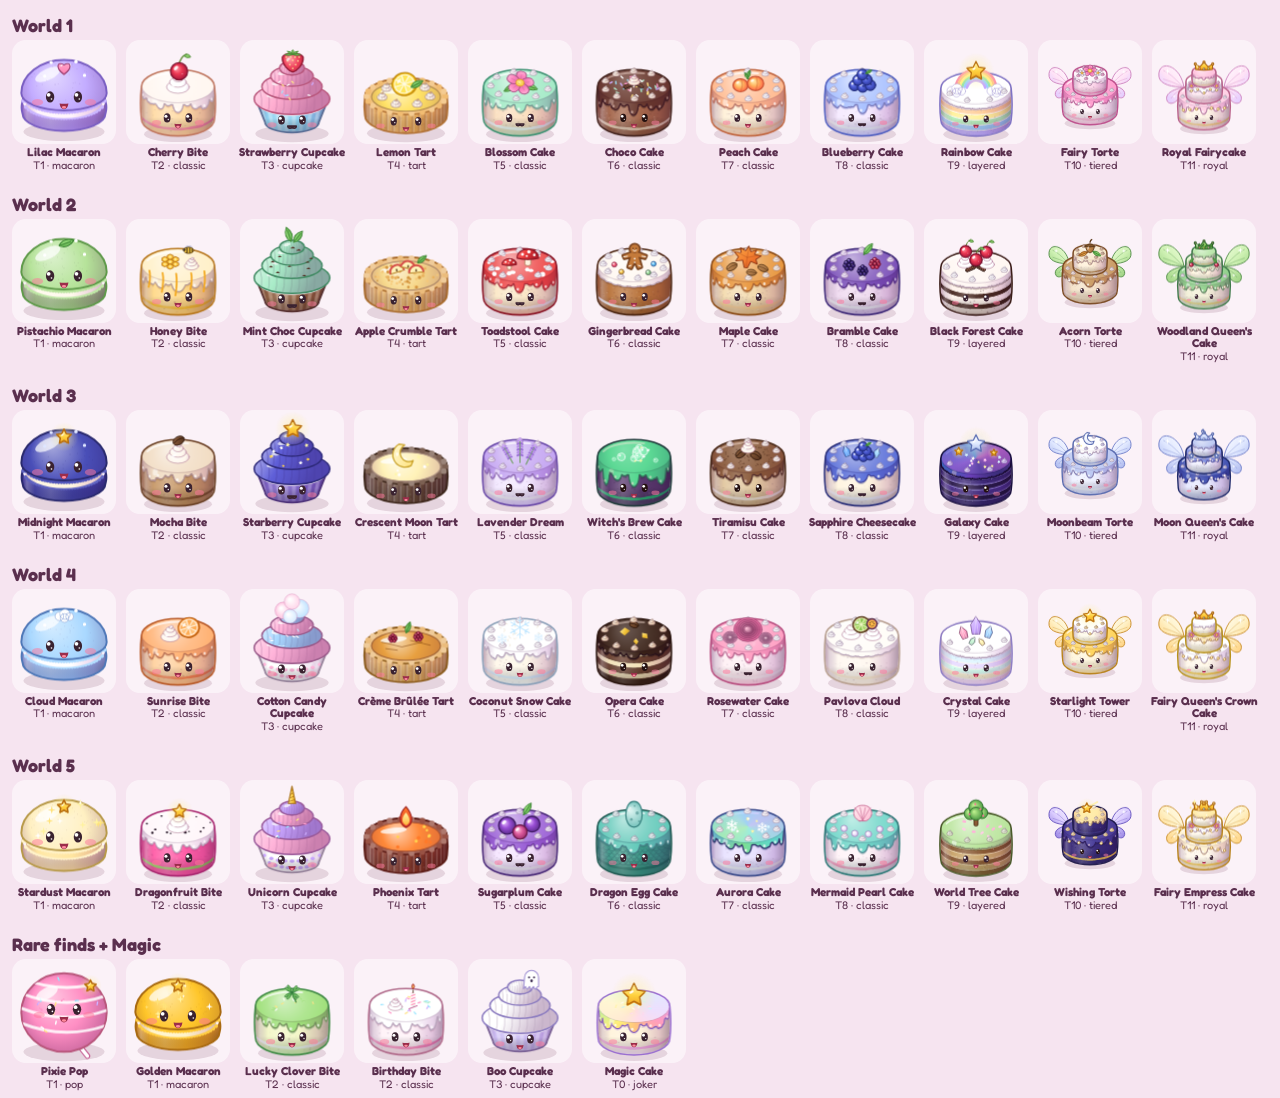
==== tools/cakesheet.html @ 5fd50178 "v0.7: the adventure – five worlds of cakes to collect, a map with forty levels, a Cake Book with lor" ====
<!doctype html>
<html><head><meta charset="utf-8"><title>Fairycake Falls – cake sheet</title>
<link rel="stylesheet" href="../css/font.css">
<style>
  body { margin: 0; background: #f6e4f0; font-family: Fredoka, sans-serif; color: #5a2f4e; }
  h2 { margin: 14px 12px 4px; font-size: 18px; }
  .row { display: flex; flex-wrap: wrap; gap: 6px; padding: 0 10px 8px; }
  .k { width: 108px; text-align: center; font-size: 11px; line-height: 1.1; }
  .k canvas { width: 104px; height: 104px; display: block; margin: 0 auto 2px; background: rgba(255,255,255,0.55); border-radius: 14px; }
  .k b { display: block; font-size: 11.5px; }
</style></head>
<body>
<script src="../js/core.js"></script>
<script src="../js/cakes.js"></script>
<script>
/* Renders every collectible cake (per world, in tier order) – a contact sheet to check the art. */
(function () {
  const C = FC.Cakes;
  const groups = [];
  for (let w = 0; w < C.WORLD_COUNT; w++) groups.push({ name: 'World ' + (w + 1), ids: C.WORLD_MENUS[w].slice(1) });
  groups.push({ name: 'Rare finds + Magic', ids: C.RARES.concat(['magic']) });
  const expr = new URLSearchParams(location.search).get('expr') || 'normal';
  for (const g of groups) {
    const h = document.createElement('h2');
    h.textContent = g.name;
    document.body.appendChild(h);
    const row = document.createElement('div');
    row.className = 'row';
    for (const id of g.ids) {
      const s = C.spec(id);
      const d = document.createElement('div');
      d.className = 'k';
      const cv = document.createElement('canvas');
      d.appendChild(cv);
      C.drawIcon(cv, id, { w: 104, h: 104, expr });
      const b = document.createElement('b');
      b.textContent = s.name;
      d.appendChild(b);
      d.appendChild(document.createTextNode('T' + s.tier + ' · ' + s.style));
      row.appendChild(d);
    }
    document.body.appendChild(row);
  }
  window.SHEET_DONE = true;
})();
</script>
</body></html>
---- css/font.css ----
/* Fredoka (SIL Open Font License 1.1, siehe fonts/OFL.txt) – eingebettet, damit das Spiel offline per file:// laeuft */
@font-face {
  font-family: 'Fredoka';
  font-style: normal;
  font-display: block;
  font-weight: 300 700;
  src: url([data-uri]) format('woff2');
  unicode-range: U+0000-00FF,U+0131,U+0152-0153,U+02BB-02BC,U+02C6,U+02DA,U+02DC,U+0304,U+0308,U+0329,U+2000-206F,U+20AC,U+2122,U+2191,U+2193,U+2212,U+2215,U+FEFF,U+FFFD;
}
@font-face {
  font-family: 'Fredoka';
  font-style: normal;
  font-display: block;
  font-weight: 300 700;
  src: url([data-uri]) format('woff2');
  unicode-range: U+0100-02BA,U+02BD-02C5,U+02C7-02CC,U+02CE-02D7,U+02DD-02FF,U+0304,U+0308,U+0329,U+1D00-1DBF,U+1E00-1E9F,U+1EF2-1EFF,U+2020,U+20A0-20AB,U+20AD-20C0,U+2113,U+2C60-2C7F,U+A720-A7FF;
}
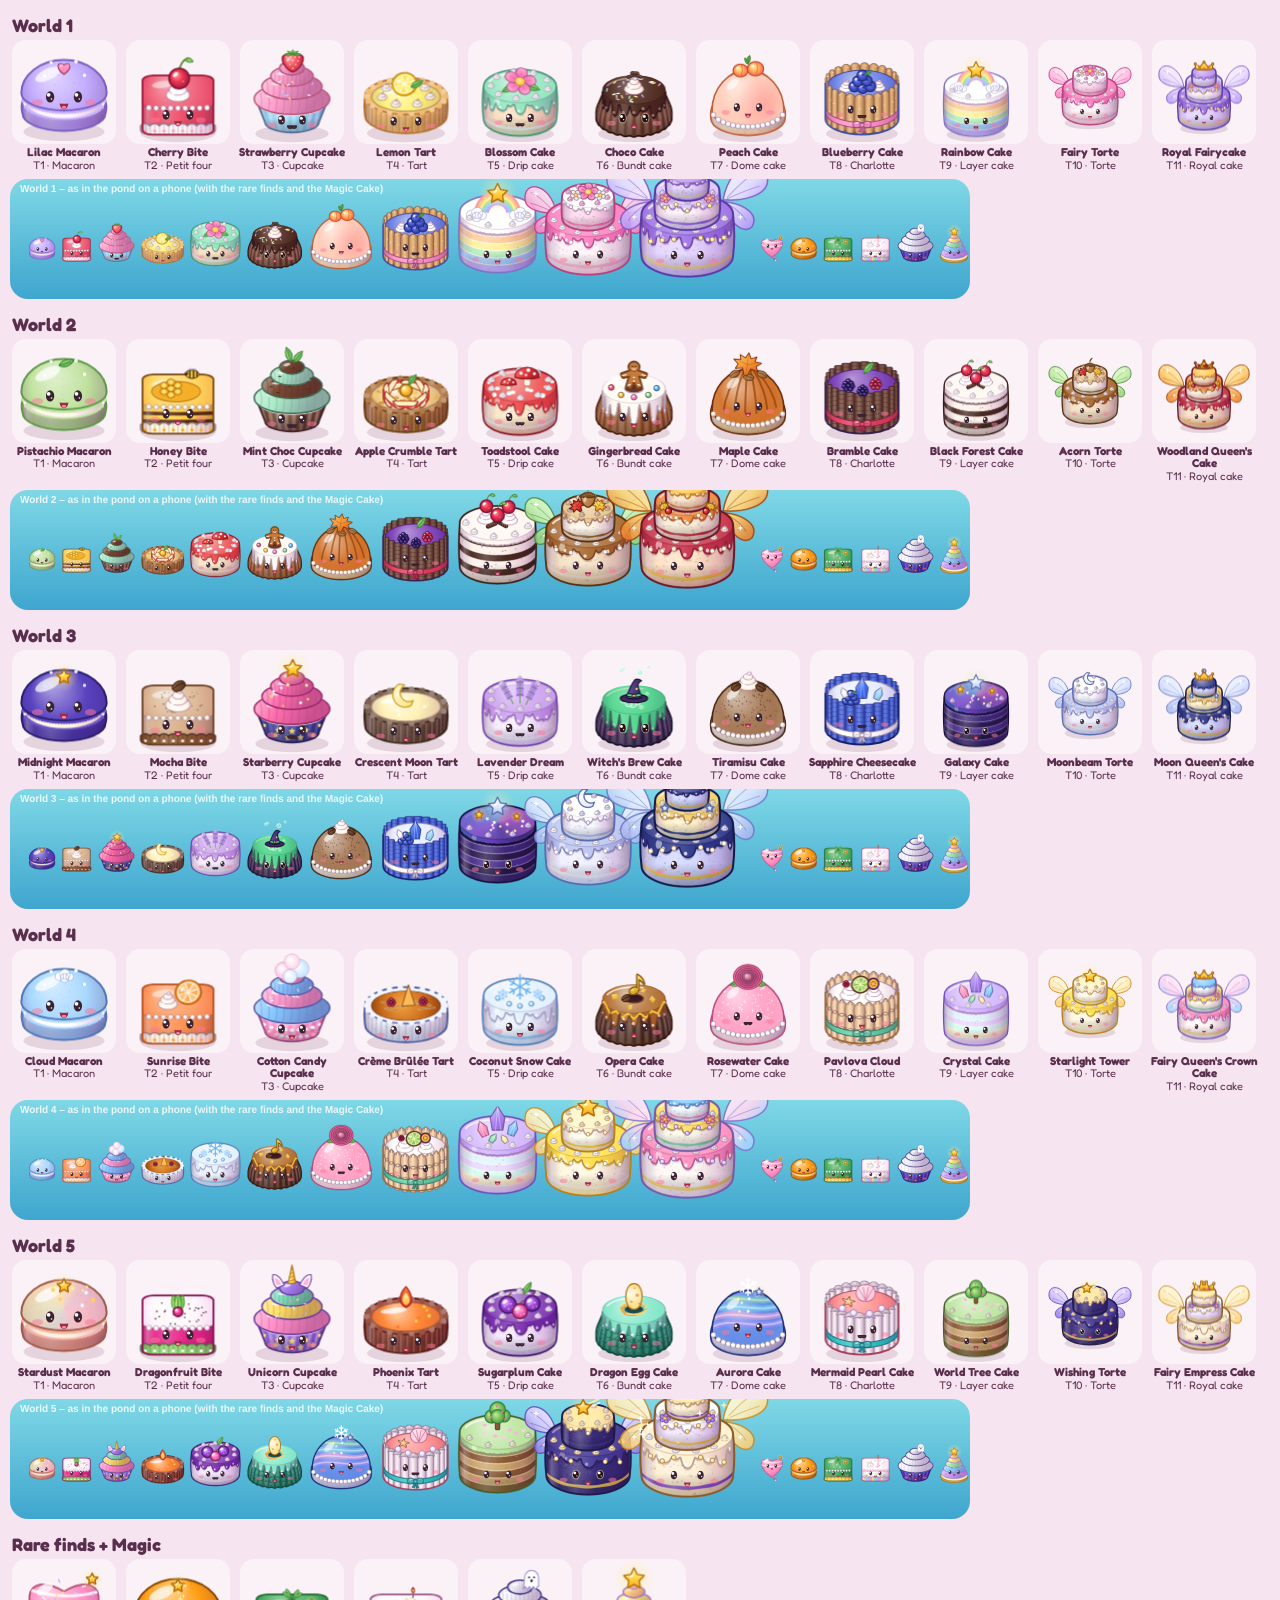
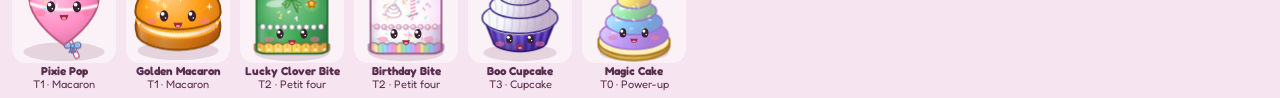
==== commit 672d4f0c: "v0.8: neat bakes – stars count flicks, a smoother climb, cakes and worlds you can tell apart The fir" ====
--- a/tools/cakesheet.html
+++ b/tools/cakesheet.html
@@ -4,22 +4,65 @@
 <style>
   body { margin: 0; background: #f6e4f0; font-family: Fredoka, sans-serif; color: #5a2f4e; }
   h2 { margin: 14px 12px 4px; font-size: 18px; }
+  h2 small { font-size: 12px; font-weight: 600; color: #a0567f; }
   .row { display: flex; flex-wrap: wrap; gap: 6px; padding: 0 10px 8px; }
-  .k { width: 108px; text-align: center; font-size: 11px; line-height: 1.1; }
-  .k canvas { width: 104px; height: 104px; display: block; margin: 0 auto 2px; background: rgba(255,255,255,0.55); border-radius: 14px; }
+  .k { text-align: center; font-size: 11px; line-height: 1.1; }
+  .k canvas { display: block; margin: 0 auto 2px; background: rgba(255,255,255,0.55); border-radius: 14px; }
   .k b { display: block; font-size: 11.5px; }
+  .pond { margin: 0 10px 10px; border-radius: 18px; display: block; }
 </style></head>
 <body>
 <script src="../js/core.js"></script>
 <script src="../js/cakes.js"></script>
 <script>
-/* Renders every collectible cake (per world, in tier order) – a contact sheet to check the art. */
+/* Every cake of the collection on one page – a contact sheet to check the art.
+   One row per world (tier order), the rare finds and the Magic Cake; under each world a strip of "pond"
+   with the same cakes at the size they have on a phone (and the rare finds swimming with them), because
+   that is where two cakes must never look alike.
+   ?size=150 draws bigger icons, ?expr=happy shows another face, ?pond=0 hides the pond strips. */
 (function () {
   const C = FC.Cakes;
+  const q = new URLSearchParams(location.search);
+  const expr = q.get('expr') || 'normal';
+  const size = +(q.get('size') || 104);
+  const showPond = q.get('pond') !== '0';
   const groups = [];
-  for (let w = 0; w < C.WORLD_COUNT; w++) groups.push({ name: 'World ' + (w + 1), ids: C.WORLD_MENUS[w].slice(1) });
+  for (let w = 0; w < C.WORLD_COUNT; w++) groups.push({ name: 'World ' + (w + 1), ids: C.WORLD_MENUS[w].slice(1), pond: true });
   groups.push({ name: 'Rare finds + Magic', ids: C.RARES.concat(['magic']) });
-  const expr = new URLSearchParams(location.search).get('expr') || 'normal';
+  // tiers 1–11 of a world floating in a strip of water, at a phone's scale (pond radius 1000 ≈ 173 px, two device px per px)
+  function pond(ids, title) {
+    const scale = 0.173, W = 960, H = 120;
+    const cv = document.createElement('canvas');
+    cv.width = W * 2; cv.height = H * 2;
+    cv.style.width = W + 'px'; cv.style.height = H + 'px';
+    cv.className = 'pond';
+    const x = cv.getContext('2d');
+    x.scale(2, 2);
+    const g = x.createLinearGradient(0, 0, 0, H);
+    g.addColorStop(0, '#7fd8e6'); g.addColorStop(1, '#3fa6cf');
+    x.fillStyle = g;
+    x.fillRect(0, 0, W, H);
+    let px = 18;
+    const all = ids.concat(C.RARES, ['magic']);
+    for (const id of all) {
+      const r = C.TIERS[C.tierOf(id)].r * scale;
+      const cx = px + r * 1.1, cy = H * 0.62;
+      const sp = C.renderSprite(id, r * 2);
+      x.save();
+      x.translate(cx, cy - r * 0.45);
+      x.scale(0.5, 0.5);
+      x.drawImage(sp.canvas, -sp.cx, -sp.cy);
+      x.scale(r * 2, r * 2);
+      C.drawFace(x, id, { expr, blink: 0, lookX: 0, lookY: 0.3 });
+      x.restore();
+      px += r * 2.25 + 3;
+      if (id === ids[ids.length - 1]) px += 16;
+    }
+    x.fillStyle = 'rgba(255,255,255,0.85)';
+    x.font = '600 10px Fredoka, sans-serif';
+    x.fillText(title + ' – as in the pond on a phone (with the rare finds and the Magic Cake)', 10, 13);
+    return cv;
+  }
   for (const g of groups) {
     const h = document.createElement('h2');
     h.textContent = g.name;
@@ -30,16 +73,19 @@
       const s = C.spec(id);
       const d = document.createElement('div');
       d.className = 'k';
+      d.style.width = size + 4 + 'px';
       const cv = document.createElement('canvas');
+      cv.style.width = cv.style.height = size + 'px';
       d.appendChild(cv);
-      C.drawIcon(cv, id, { w: 104, h: 104, expr });
+      C.drawIcon(cv, id, { w: size, h: size, expr });
       const b = document.createElement('b');
       b.textContent = s.name;
       d.appendChild(b);
-      d.appendChild(document.createTextNode('T' + s.tier + ' · ' + s.style));
+      d.appendChild(document.createTextNode('T' + s.tier + ' · ' + (C.SIZE_NAMES[s.tier] || s.style)));
       row.appendChild(d);
     }
     document.body.appendChild(row);
+    if (g.pond && showPond) document.body.appendChild(pond(g.ids, g.name));
   }
   window.SHEET_DONE = true;
 })();
